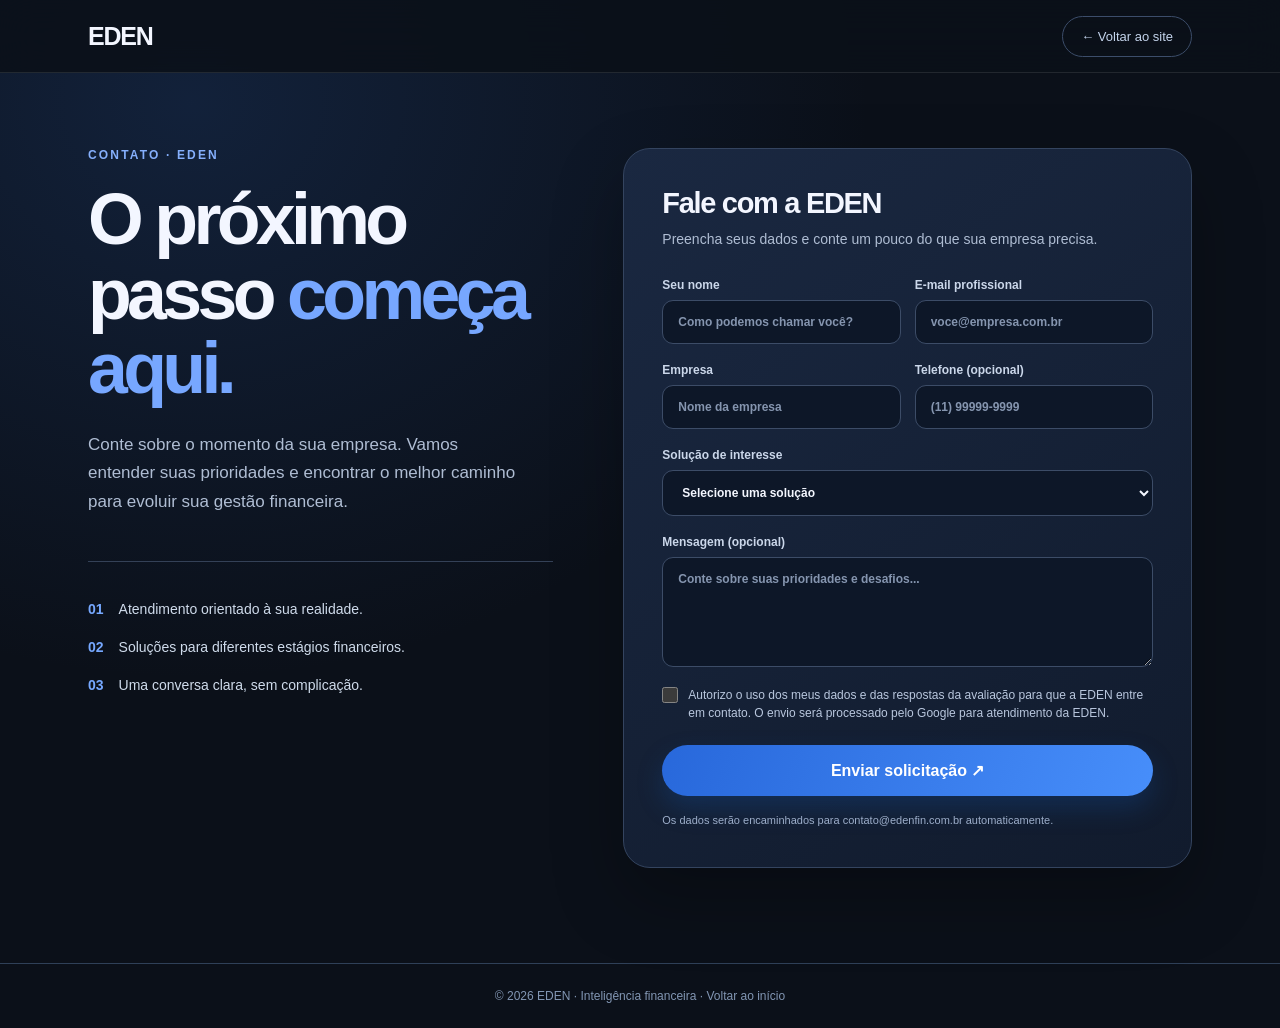
==== contato.html @ 8f969d78 "EDEN - Integra envio automatico pelo Google Apps Script" ====
<!doctype html>
<html lang="pt-BR">
<head>
<meta charset="utf-8">
<meta name="viewport" content="width=device-width,initial-scale=1">
<meta name="theme-color" content="#0b1019">
<meta name="description" content="Converse com a EDEN sobre soluções financeiras para sua empresa.">
<title>Contato | EDEN</title>
<link rel="icon" href="favicon.svg" type="image/svg+xml">
<style>
:root {
  color-scheme:dark;
  --bg:#0b1019;
  --panel:#152034;
  --line:#34445f;
  --fg:#f3f6ff;
  --muted:#afbdd3;
  font-family:-apple-system,BlinkMacSystemFont,"Segoe UI",Arial,sans-serif;
}
*{box-sizing:border-box}
body {
  margin:0;
  background:radial-gradient(ellipse at 15% 10%,#1d3b6c66,transparent 44%),var(--bg);
  color:var(--fg);
  -webkit-font-smoothing:antialiased;
}
a{color:inherit;text-decoration:none}
button,input,select,textarea{font:inherit}
button{cursor:pointer}
a:focus-visible,button:focus-visible,input:focus-visible,
textarea:focus-visible,select:focus-visible {
  outline:3px solid #8bb9ff;
  outline-offset:3px;
}
header {
  border-bottom:1px solid #ffffff19;
  background:#0b1019df;
  backdrop-filter:blur(18px);
  position:sticky;
  top:0;
  z-index:5;
}
.bar {
  max-width:1160px;
  margin:auto;
  min-height:72px;
  display:flex;
  align-items:center;
  justify-content:space-between;
  gap:18px;
  padding:0 28px;
}
.brand{font-size:25px;font-weight:800;letter-spacing:-.05em}
.back {
  font-size:13px;
  color:#c4d4ec;
  border:1px solid #3c4d6a;
  padding:12px 18px;
  border-radius:30px;
  transition:background .25s;
}
.back:hover{background:#243550}
main{max-width:1160px;margin:auto;padding:75px 28px 95px}
.layout{display:grid;grid-template-columns:.9fr 1.1fr;gap:70px;align-items:start}
.tag {
  font-size:12px;
  letter-spacing:.18em;
  font-weight:750;
  color:#85affc;
  margin-bottom:20px;
}
.intro h1 {
  font-size:clamp(49px,5.6vw,82px);
  line-height:1.04;
  letter-spacing:-.065em;
  margin:0 0 25px;
}
.intro h1 span{color:#77a7ff}
.intro>p {
  color:var(--muted);
  font-size:17px;
  line-height:1.68;
  max-width:430px;
  margin-bottom:45px;
}
.benefits{border-top:1px solid #344157;padding-top:20px}
.benefits p {
  display:flex;
  align-items:flex-start;
  gap:15px;
  color:#cfdbeb;
  font-size:14px;
  line-height:1.5;
  margin:17px 0;
}
.benefits b{color:#76a8ff}
.form-card {
  padding:38px;
  background:linear-gradient(145deg,#1a2841,#111b2d);
  border:1px solid var(--line);
  border-radius:27px;
  box-shadow:0 30px 70px #0004;
  animation:rise .75s cubic-bezier(.16,1,.3,1) both;
}
.form-card h2 {
  font-size:29px;
  letter-spacing:-.045em;
  margin:0 0 9px;
}
.form-card>p {
  font-size:14px;
  color:var(--muted);
  line-height:1.55;
  margin:0 0 27px;
}
.row{display:grid;grid-template-columns:1fr 1fr;gap:14px}
label {
  display:block;
  font-size:12px;
  font-weight:650;
  color:#cbd7ea;
  margin-bottom:19px;
}
input,textarea,select {
  display:block;
  width:100%;
  margin-top:8px;
  padding:14px 15px;
  background:#0d1728;
  border:1px solid #3c4c67;
  color:#f4f7ff;
  border-radius:11px;
  outline:0;
  transition:border-color .2s,box-shadow .2s;
}
input:focus,textarea:focus,select:focus {
  border-color:#81adff;
  box-shadow:0 0 0 3px #3076ed23;
}
input::placeholder,textarea::placeholder{color:#8595af}
textarea{min-height:110px;resize:vertical}
option{background:#0d1728}
.evaluation {
  display:none;
  background:#203250;
  border:1px solid #41628f;
  border-radius:14px;
  padding:20px;
  margin:4px 0 22px;
}
.evaluation.show{display:block}
.evaluation strong{display:block;margin-bottom:8px;font-size:15px}
.evaluation p{font-size:13px;color:#b7c9e6;margin:0 0 12px}
.evaluation ol {
  padding-left:19px;
  color:#d1def1;
  font-size:12px;
  line-height:1.65;
  margin:0;
}
.evaluation li{margin-top:10px}
.evaluation li span{display:block;color:#8fb6f5}
.consent {
  display:flex;
  align-items:start;
  gap:10px;
  font-weight:400;
  font-size:12px;
  color:#b9c7de;
  line-height:1.5;
  margin:6px 0 23px;
}
.consent input {
  width:16px;
  height:16px;
  flex:none;
  margin:1px 0 0;
  accent-color:#3985ed;
}
.submit {
  width:100%;
  border:0;
  border-radius:999px;
  background:linear-gradient(110deg,#2868db,#478efa);
  color:#fff;
  font-weight:750;
  padding:16px 24px;
  transition:transform .25s,filter .25s,box-shadow .25s;
  box-shadow:0 12px 26px #1355ae44;
}
.submit:hover {
  transform:translateY(-2px);
  filter:brightness(1.1);
  box-shadow:0 17px 38px #1355ae66;
}
.hint {
  font-size:11px!important;
  color:#9daeca!important;
  line-height:1.6!important;
  margin:16px 0 0!important;
}
.result {
  margin-top:20px;
  border-radius:12px;
  padding:16px;
  background:#152d45;
  display:none;
  font-size:13px;
  line-height:1.6;
}
.result.show{display:block}
.result textarea{font-size:12px;min-height:190px}
.result button {
  margin-top:10px;
  border:1px solid #5983c7;
  border-radius:10px;
  padding:10px 16px;
  background:#26446e;
  color:white;
}
footer {
  padding:25px 28px;
  border-top:1px solid #2f4058;
  text-align:center;
  color:#8296b3;
  font-size:12px;
}
@keyframes rise {
  from{opacity:0;transform:translateY(24px)}
  to{opacity:1;transform:translateY(0)}
}
@media(max-width:850px) {
  main{padding-top:52px}
  .layout{grid-template-columns:1fr;gap:38px}
  .intro h1{max-width:650px}
  .intro>p{margin-bottom:24px}
}
@media(max-width:550px) {
  .bar{padding:0 20px}
  .back{font-size:11px;padding:10px 12px}
  main{padding:44px 18px 65px}
  .form-card{padding:25px 19px;border-radius:22px}
  .row{grid-template-columns:1fr;gap:0}
  .intro h1{font-size:49px}
}
@media(prefers-reduced-motion:reduce) {
  *,*::before,*::after{animation:none!important;transition:none!important}
}
.submit:disabled{opacity:.65;cursor:wait}
</style>
<script defer src="contato.js?v=7.0"></script>
</head>
<body>
<header>
  <nav class="bar" aria-label="Navegação">
    <a class="brand" href="index.html" aria-label="EDEN, voltar ao início">EDEN</a>
    <a class="back" href="index.html">← Voltar ao site</a>
  </nav>
</header>
<main>
  <div class="layout">
    <section class="intro" aria-labelledby="titulo">
      <div class="tag">CONTATO · EDEN</div>
      <h1 id="titulo">O próximo passo <span>começa aqui.</span></h1>
      <p>Conte sobre o momento da sua empresa. Vamos entender suas prioridades e encontrar o melhor caminho para evoluir sua gestão financeira.</p>
      <div class="benefits">
        <p><b>01</b> Atendimento orientado à sua realidade.</p>
        <p><b>02</b> Soluções para diferentes estágios financeiros.</p>
        <p><b>03</b> Uma conversa clara, sem complicação.</p>
      </div>
    </section>
    <section class="form-card" aria-labelledby="formTitulo">
      <h2 id="formTitulo">Fale com a EDEN</h2>
      <p>Preencha seus dados e conte um pouco do que sua empresa precisa.</p>
      <div id="avaliacaoResumo" class="evaluation" aria-live="polite">
        <strong>Avaliação financeira incluída</strong>
        <p id="etapaResumo"></p>
        <ol id="respostasResumo"></ol>
      </div>
      <form id="leadForm" method="POST" action="https://script.google.com/macros/s/AKfycbw89z01mQ6A7WVKcSdaX5q2a1TttF-CagPa71ZMvj9g_a6g5gtyoF0v2r6SvEaJBT1t/exec">
        <div class="row">
          <label>Seu nome
            <input name="nome" autocomplete="name" required maxlength="100" placeholder="Como podemos chamar você?">
          </label>
          <label>E-mail profissional
            <input name="email" type="email" autocomplete="email" required maxlength="160" placeholder="voce@empresa.com.br">
          </label>
        </div>
        <div class="row">
          <label>Empresa
            <input name="empresa" required maxlength="130" placeholder="Nome da empresa">
          </label>
          <label>Telefone (opcional)
            <input name="telefone" type="tel" autocomplete="tel" maxlength="25" placeholder="(11) 99999-9999">
          </label>
        </div>
        <label>Solução de interesse
          <select name="servico" required>
            <option value="">Selecione uma solução</option>
            <option>BPO Financeiro</option>
            <option>Fluxo de Caixa e Tesouraria</option>
            <option>Planejamento Financeiro e Budget</option>
            <option>Controladoria e Indicadores</option>
            <option>Contas a Receber e Cobrança</option>
            <option>Faturamento e Apoio Fiscal</option>
            <option>Relatórios Financeiros</option>
            <option>Quero orientação para escolher</option>
          </select>
        </label>
        <label>Mensagem (opcional)
          <textarea name="mensagem" maxlength="3000" placeholder="Conte sobre suas prioridades e desafios..."></textarea>
        </label>
        <input type="hidden" name="avaliacao" id="avaliacaoHidden">
<input type="text" name="_honey" tabindex="-1" autocomplete="off" aria-hidden="true" style="position:absolute;left:-9999px;opacity:0">
        <label class="consent">
          <input type="checkbox" required name="consentimento">
          Autorizo o uso dos meus dados e das respostas da avaliação para que a EDEN entre em contato. O envio será processado pelo Google para atendimento da EDEN.
        </label>
        <button class="submit" type="submit">Enviar solicitação ↗</button>
        <p class="hint">Os dados serão encaminhados para contato@edenfin.com.br automaticamente.</p>
        <div id="formResult" class="result" role="status" aria-live="polite"></div>
      </form>
    </section>
  </div>
</main>
<footer>© <span id="year"></span> EDEN · Inteligência financeira · <a href="index.html">Voltar ao início</a></footer>
</body>
</html>
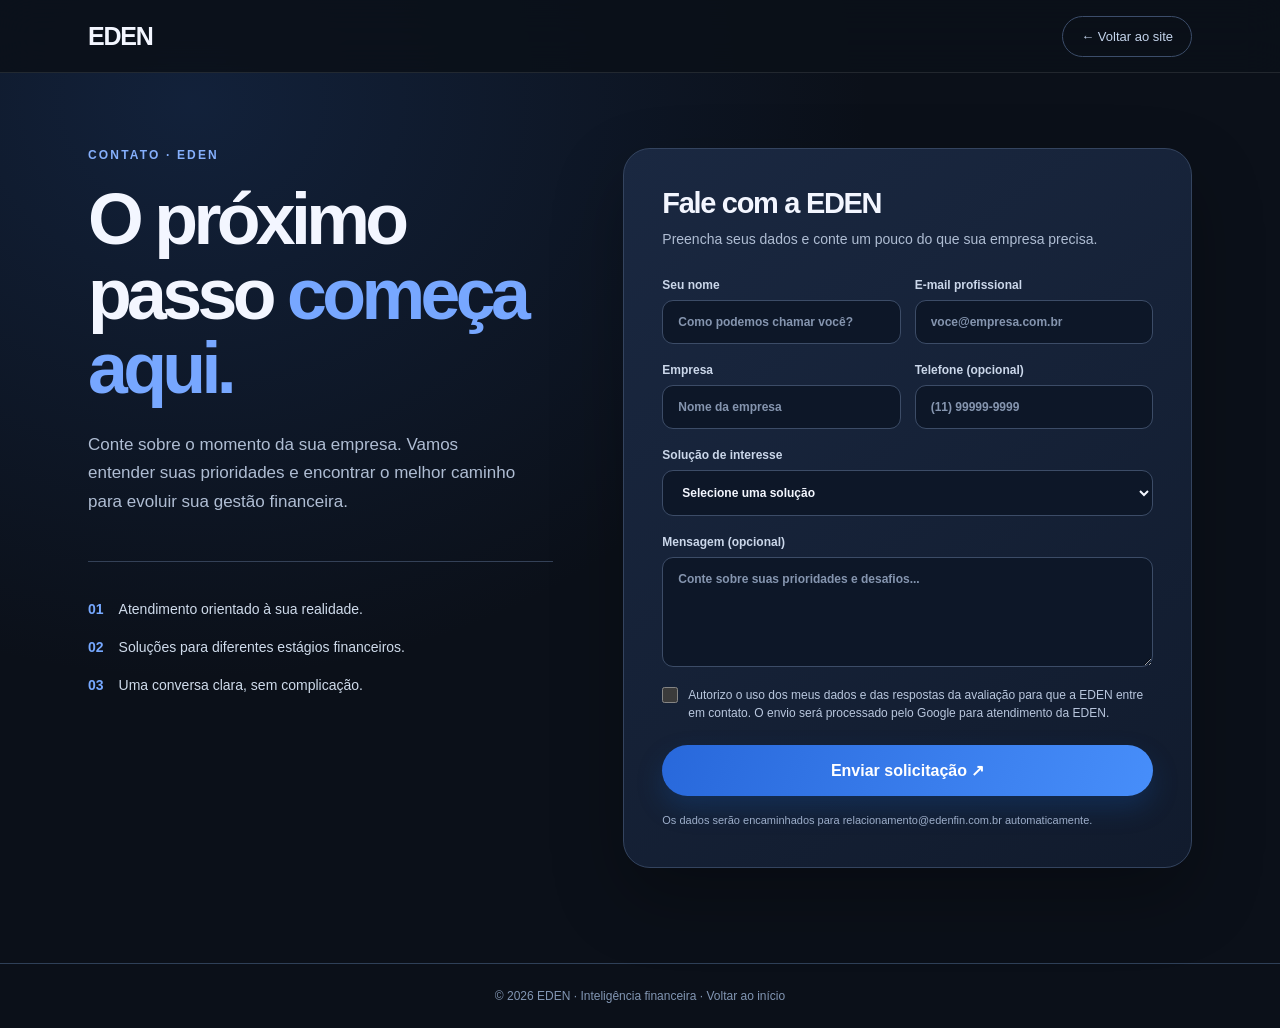
==== commit 2ddedee8: "Atualiza contato EDEN para Relacionamento" ====
--- a/contato.html
+++ b/contato.html
@@ -247,8 +247,39 @@
   *,*::before,*::after{animation:none!important;transition:none!important}
 }
 .submit:disabled{opacity:.65;cursor:wait}
+#formResult.show {
+  display: block;
+  padding: 18px 20px;
+  border-radius: 13px;
+  font-weight: 600;
+  line-height: 1.6;
+  animation: rise .35s ease both;
+}
+
+#formResult[data-state="success"] {
+  background: #12392f;
+  border: 1px solid #388d72;
+  color: #a5f0d0;
+}
+
+#formResult[data-state="pending"] {
+  background: #1a3150;
+  border: 1px solid #39649d;
+  color: #b9d5ff;
+}
+
+#formResult[data-state="error"] {
+  background: #39252c;
+  border: 1px solid #97545f;
+  color: #ffd0d5;
+}
+
+.submit:disabled {
+  opacity: .7;
+  cursor: progress;
+}
 </style>
-<script defer src="contato.js?v=7.0"></script>
+<script defer src="contato.js?v=9.0"></script>
 </head>
 <body>
 <header>
@@ -277,7 +308,7 @@
         <p id="etapaResumo"></p>
         <ol id="respostasResumo"></ol>
       </div>
-      <form id="leadForm" method="POST" action="https://script.google.com/macros/s/AKfycbw89z01mQ6A7WVKcSdaX5q2a1TttF-CagPa71ZMvj9g_a6g5gtyoF0v2r6SvEaJBT1t/exec">
+      <form id="leadForm" method="POST" action="https://script.google.com/macros/s/AKfycbw89z01mQ6A7WVKcSdaX5q2a1TttF-CagPa71ZMvj9g_a6g5gtyoF0v2r6SvEaJBT1t/exec" onsubmit="return false;">
         <div class="row">
           <label>Seu nome
             <input name="nome" autocomplete="name" required maxlength="100" placeholder="Como podemos chamar você?">
@@ -317,7 +348,7 @@
           Autorizo o uso dos meus dados e das respostas da avaliação para que a EDEN entre em contato. O envio será processado pelo Google para atendimento da EDEN.
         </label>
         <button class="submit" type="submit">Enviar solicitação ↗</button>
-        <p class="hint">Os dados serão encaminhados para contato@edenfin.com.br automaticamente.</p>
+        <p class="hint">Os dados serão encaminhados para relacionamento@edenfin.com.br automaticamente.</p>
         <div id="formResult" class="result" role="status" aria-live="polite"></div>
       </form>
     </section>
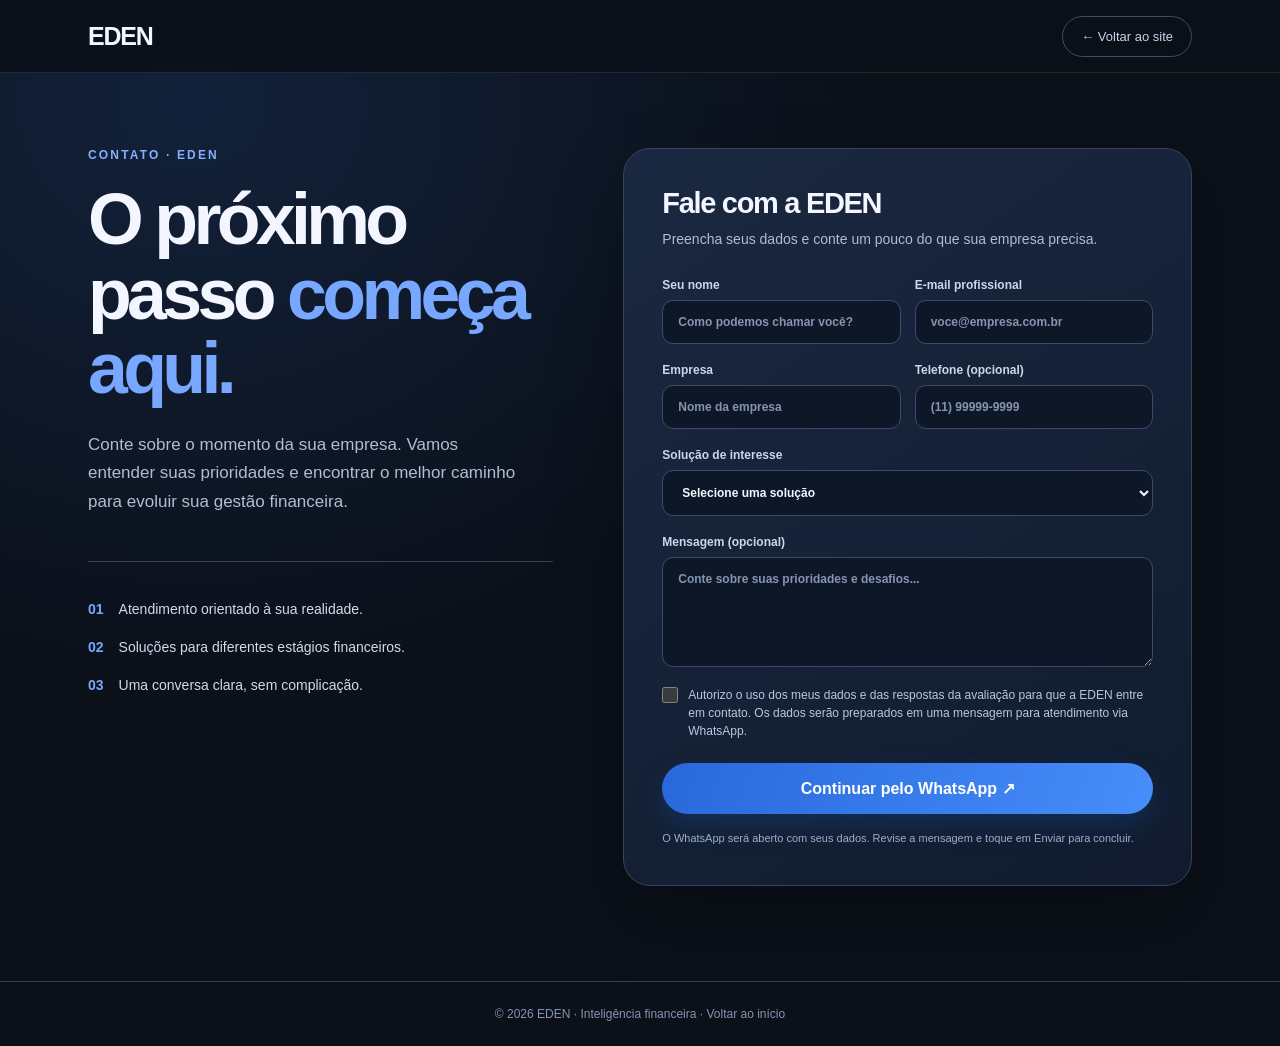
==== commit a90e604d: "Integra formulario EDEN ao WhatsApp" ====
--- a/contato.html
+++ b/contato.html
@@ -279,7 +279,7 @@
   cursor: progress;
 }
 </style>
-<script defer src="contato.js?v=9.0"></script>
+<script defer src="contato.js?v=10.0"></script>
 </head>
 <body>
 <header>
@@ -308,7 +308,7 @@
         <p id="etapaResumo"></p>
         <ol id="respostasResumo"></ol>
       </div>
-      <form id="leadForm" method="POST" action="https://script.google.com/macros/s/AKfycbw89z01mQ6A7WVKcSdaX5q2a1TttF-CagPa71ZMvj9g_a6g5gtyoF0v2r6SvEaJBT1t/exec" onsubmit="return false;">
+      <form id="leadForm" onsubmit="return false;">
         <div class="row">
           <label>Seu nome
             <input name="nome" autocomplete="name" required maxlength="100" placeholder="Como podemos chamar você?">
@@ -345,10 +345,10 @@
 <input type="text" name="_honey" tabindex="-1" autocomplete="off" aria-hidden="true" style="position:absolute;left:-9999px;opacity:0">
         <label class="consent">
           <input type="checkbox" required name="consentimento">
-          Autorizo o uso dos meus dados e das respostas da avaliação para que a EDEN entre em contato. O envio será processado pelo Google para atendimento da EDEN.
+          Autorizo o uso dos meus dados e das respostas da avaliação para que a EDEN entre em contato. Os dados serão preparados em uma mensagem para atendimento via WhatsApp.
         </label>
-        <button class="submit" type="submit">Enviar solicitação ↗</button>
-        <p class="hint">Os dados serão encaminhados para relacionamento@edenfin.com.br automaticamente.</p>
+        <button class="submit" type="submit">Continuar pelo WhatsApp ↗</button>
+        <p class="hint">O WhatsApp será aberto com seus dados. Revise a mensagem e toque em Enviar para concluir.</p>
         <div id="formResult" class="result" role="status" aria-live="polite"></div>
       </form>
     </section>
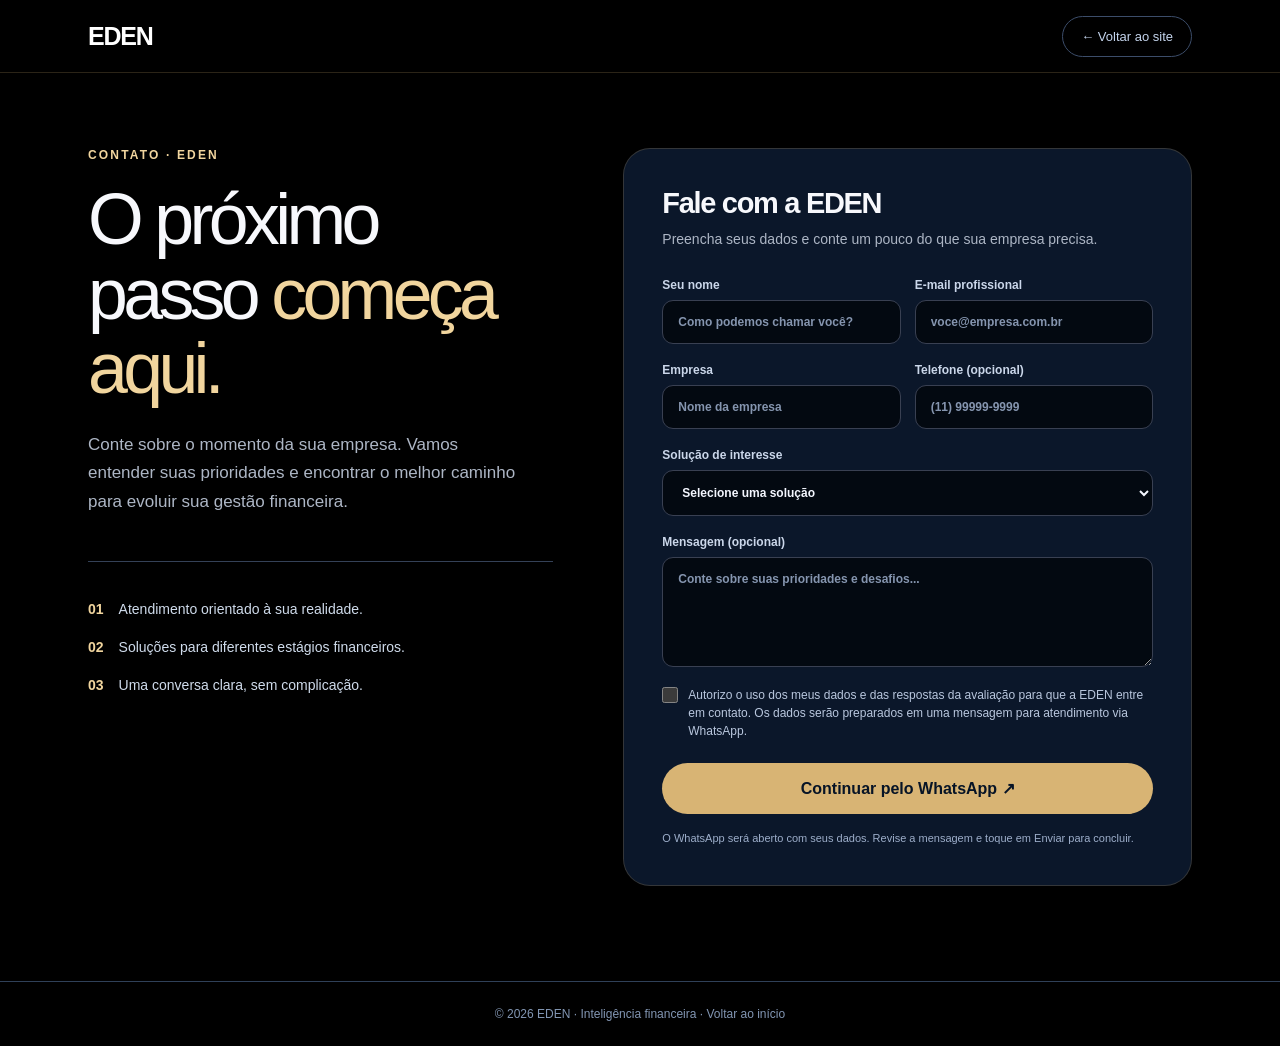
==== commit aa07f54d: "Reformula EDEN com identidade preto azul e dourado" ====
--- a/contato.html
+++ b/contato.html
@@ -3,7 +3,7 @@
 <head>
 <meta charset="utf-8">
 <meta name="viewport" content="width=device-width,initial-scale=1">
-<meta name="theme-color" content="#0b1019">
+<meta name="theme-color" content="#000000">
 <meta name="description" content="Converse com a EDEN sobre soluções financeiras para sua empresa.">
 <title>Contato | EDEN</title>
 <link rel="icon" href="favicon.svg" type="image/svg+xml">
@@ -280,6 +280,7 @@
 }
 </style>
 <script defer src="contato.js?v=10.0"></script>
+<link rel="stylesheet" href="eden-black-gold.css?v=1.0">
 </head>
 <body>
 <header>
@@ -335,6 +336,7 @@
             <option>Contas a Receber e Cobrança</option>
             <option>Faturamento e Apoio Fiscal</option>
             <option>Relatórios Financeiros</option>
+            <option>Desenvolvimento de Sistemas Financeiros Customizados</option>
             <option>Quero orientação para escolher</option>
           </select>
         </label>
--- a/eden-black-gold.css
+++ b/eden-black-gold.css
@@ -0,0 +1,474 @@
+/* EDEN - Preto, azul-marinho e dourado */
+:root {
+  --eden-void: #000000;
+  --eden-navy: #0c2247;
+  --eden-navy-soft: #101d32;
+  --eden-gold: #d8b474;
+  --eden-gold-light: #f1d59e;
+  --eden-text: #f7f8fc;
+  --eden-muted: #acb4c2;
+  --eden-border: rgba(216,180,116,.20);
+  color-scheme: dark;
+}
+
+html { scroll-behavior: smooth; }
+
+body {
+  background: var(--eden-void) !important;
+  color: var(--eden-text);
+  font-family: Inter, "Helvetica Neue", "Segoe UI", Arial, sans-serif;
+}
+
+::selection { background: #d8b474; color: #071426; }
+
+:focus-visible {
+  outline-color: var(--eden-gold) !important;
+}
+
+/* Menu */
+.site-header, .site-header.scrolled {
+  background: rgba(0,0,0,.88) !important;
+  border-bottom: 1px solid var(--eden-border) !important;
+  box-shadow: none !important;
+}
+
+.site-header::after {
+  background: linear-gradient(90deg,transparent,#d8b47488,transparent);
+}
+
+.site-header .wordmark {
+  font-weight: 600;
+  letter-spacing: -.055em;
+  color: #fff;
+}
+
+.site-header .nav-middle {
+  background: #0b1625;
+  border-color: var(--eden-border);
+}
+
+.site-header .nav-middle a:hover {
+  color: var(--eden-gold-light);
+  background: #d8b47414;
+}
+
+.site-header .nav-cta {
+  background: var(--eden-gold) !important;
+  color: #071426 !important;
+  border-color: var(--eden-gold-light) !important;
+  box-shadow: none !important;
+}
+
+.site-header .nav-cta:hover {
+  background: var(--eden-gold-light) !important;
+  box-shadow: 0 10px 30px #d8b47422 !important;
+}
+
+.scroll-progress {
+  background: linear-gradient(90deg,var(--eden-navy),var(--eden-gold));
+}
+
+/* Hero estilo constellation */
+.hero {
+  display: grid;
+  grid-template-columns: minmax(0,1.05fr) minmax(0,.95fr);
+  gap: clamp(25px,4vw,70px);
+  align-items: center;
+  min-height: 860px;
+  padding: 145px max(35px,calc((100vw - 1240px)/2)) 50px;
+  background: #000 !important;
+}
+
+.hero-light { display: none; }
+
+.hero-copy.wrap {
+  width: 100%;
+  max-width: 650px;
+  padding: 0;
+  margin: 0;
+  text-align: left;
+}
+
+.hero-kicker {
+  border: 0;
+  padding: 0;
+  background: transparent !important;
+  color: var(--eden-gold);
+  font-size: 11px;
+  letter-spacing: .19em;
+}
+
+.live-dot {
+  background: var(--eden-gold);
+  box-shadow: 0 0 0 5px #d8b47418;
+}
+
+.hero-title {
+  font-size: clamp(55px,5.7vw,90px);
+  font-weight: 400;
+  letter-spacing: -.07em;
+  line-height: 1.01;
+  color: #fff;
+  margin-bottom: 32px;
+}
+
+.hero-title span {
+  background: none !important;
+  color: var(--eden-gold-light) !important;
+  -webkit-text-fill-color: var(--eden-gold-light);
+}
+
+.hero-subtitle {
+  max-width: 530px;
+  margin: 0 0 36px;
+  font-size: 18px;
+  font-weight: 300;
+  line-height: 1.75;
+  letter-spacing: -.01em;
+  color: var(--eden-muted);
+}
+
+.hero-buttons {
+  justify-content: flex-start;
+  flex-wrap: wrap;
+}
+
+.pill-dark, .pill-button.pill-dark {
+  background: var(--eden-gold) !important;
+  color: #071426 !important;
+  border-color: var(--eden-gold);
+}
+
+.pill-dark:hover {
+  background: var(--eden-gold-light) !important;
+}
+
+.inline-link,
+.eden-tech-footer a {
+  color: var(--eden-gold-light);
+}
+
+.inline-link:hover,
+.eden-tech-footer a:hover {
+  color: #fff;
+}
+
+.hero-stage {
+  position: relative;
+  width: 100%;
+  max-width: none;
+  height: 540px;
+  margin: 0;
+  perspective: none;
+  background: radial-gradient(ellipse at center,#10244a50,transparent 72%);
+  overflow: hidden;
+}
+
+.hero-stage > :not(.eden-particles) {
+  display: none !important;
+}
+
+.eden-particles {
+  display: block;
+  width: 100%;
+  height: 100%;
+  touch-action: pan-y;
+}
+
+.hero-scroll {
+  grid-column: 1 / -1;
+  color: var(--eden-gold);
+  margin-top: 20px;
+}
+
+.hero-scroll span { border-color: var(--eden-border); }
+.hero-scroll span::after { background: var(--eden-gold); }
+
+.chapter-line {
+  background: #03060b !important;
+  border-color: var(--eden-border);
+  color: #aab3c1;
+}
+.chapter-line b { color: var(--eden-gold); }
+
+/* Secoes mais amplas e tipografia leve */
+.services, .experience, .method, .faq,
+.maturity, .last-cta, .eden-tech, .footer {
+  background: #000 !important;
+  color: var(--eden-text);
+}
+
+.section-padding {
+  padding-top: clamp(105px,10vw,160px);
+  padding-bottom: clamp(105px,10vw,160px);
+}
+
+.section-heading h2,
+.method-intro h2,
+.faq-heading h2,
+.maturity-copy h2,
+.last-content h2 {
+  font-weight: 400;
+  letter-spacing: -.065em;
+  line-height: 1.07;
+}
+
+.section-heading h2 {
+  font-size: clamp(51px,6vw,89px);
+}
+
+.eyebrow, .eyebrow-light,
+.eden-tech-label, .eden-tech-number,
+.panel-index, .panel-category,
+.service-panel--dark .panel-category {
+  color: var(--eden-gold) !important;
+}
+
+.muted { color: #8c939e; }
+
+.section-heading > p:last-child,
+.method-intro > p:not(.eyebrow),
+.eden-tech-description p {
+  color: var(--eden-muted);
+  font-weight: 300;
+  line-height: 1.75;
+}
+
+/* Solucoes interativas */
+.service-panel,
+.service-panel--dark,
+.service-panel--bright,
+.service-panel--wide {
+  background: var(--eden-navy-soft) !important;
+  border: 1px solid var(--eden-border) !important;
+  border-radius: 24px;
+  box-shadow: none;
+}
+
+.service-panel:nth-child(2n) {
+  background: #0b172a !important;
+}
+
+.service-catalog > .service-panel:is(:hover,:focus-within) {
+  border-color: var(--eden-gold) !important;
+  box-shadow: 0 25px 65px #000a, 0 0 35px #d8b47412 !important;
+}
+
+.panel-copy h3 {
+  font-weight: 450;
+  letter-spacing: -.045em;
+}
+
+.panel-symbol {
+  background: #d8b47412 !important;
+  color: var(--eden-gold-light) !important;
+}
+
+.service-details,
+.service-details summary {
+  border-color: var(--eden-border);
+}
+
+.service-details li::before,
+.service-panel--dark .service-details li::before {
+  color: var(--eden-gold) !important;
+}
+
+.panel-contact span,
+.service-panel--dark .panel-contact span {
+  background: var(--eden-gold) !important;
+  color: #08172a !important;
+}
+
+/* Sistemas financeiros */
+.eden-tech {
+  padding-top: 140px;
+  padding-bottom: 140px;
+}
+
+.eden-tech-header { border-color: var(--eden-border); }
+
+.eden-tech-intro h2 {
+  font-weight: 400;
+  letter-spacing: -.065em;
+}
+
+.eden-tech-intro h2 span {
+  color: var(--eden-gold);
+}
+
+.eden-tech-description h3 { font-weight: 500; }
+
+.eden-tech-cta {
+  background: var(--eden-gold) !important;
+  color: #071426;
+  box-shadow: none;
+}
+
+.eden-tech-cta:hover {
+  background: var(--eden-gold-light) !important;
+  box-shadow: 0 14px 32px #d8b47422;
+}
+
+.eden-tech-grid {
+  background: transparent;
+  border-color: var(--eden-border);
+}
+
+.eden-tech-card {
+  background: #091322 !important;
+  border-color: var(--eden-border) !important;
+  transition: transform .65s cubic-bezier(.16,1,.3,1), opacity .65s, background .35s;
+}
+
+.eden-tech-card:hover {
+  background: #122342 !important;
+  transform: translateY(-7px);
+}
+
+.eden-tech-card h3 { font-weight: 450; }
+.eden-tech-card p { color: var(--eden-muted); }
+
+/* Animacoes durante a rolagem */
+.js .reveal {
+  transition: opacity 1s cubic-bezier(.16,1,.3,1),
+              transform 1s cubic-bezier(.16,1,.3,1);
+}
+
+.eden-tech-card.eden-entering {
+  opacity: 0;
+  transform: translateY(42px);
+}
+
+.eden-tech-card.eden-entering.eden-visible {
+  opacity: 1;
+  transform: translateY(0);
+}
+
+/* Demais secoes */
+.experience-selector { background: #0c192c; }
+.experience-tab.active { background: var(--eden-navy); }
+.method-step, .method-steps { border-color: var(--eden-border); }
+.method-step > span:first-child { color: var(--eden-gold); }
+
+.maturity-glow {
+  background: radial-gradient(circle,#122b5355,transparent 70%);
+}
+
+.maturity-orb {
+  background: radial-gradient(circle at 35% 28%,#f0d9a7,#c9a362 15%,#10264b 55%,#030711 90%);
+  box-shadow: 0 0 70px #b9994930;
+}
+
+.last-glow {
+  background: radial-gradient(ellipse at 50% 110%,#10264b70,transparent 68%);
+}
+
+.last-content h2 span { color: var(--eden-gold); }
+
+.footer {
+  border-top: 1px solid var(--eden-border);
+}
+
+.footer-top, .footer-bottom { border-color: var(--eden-border); }
+.footer-links a, .footer-links button { color: #c2c7d0; }
+.footer-wordmark { color: #fff; }
+
+/* Pagina de contato */
+body:has(#leadForm) {
+  --bg: #000000;
+  --panel: #0b172a;
+  --line: rgba(216,180,116,.25);
+  --muted: #adb6c5;
+  background: #000 !important;
+}
+
+body:has(#leadForm) header {
+  background: #000e;
+  border-color: var(--eden-border);
+}
+
+body:has(#leadForm) .brand {
+  color: #fff;
+  font-weight: 600;
+}
+
+body:has(#leadForm) .tag,
+body:has(#leadForm) .intro h1 span,
+body:has(#leadForm) .benefits b {
+  color: var(--eden-gold-light);
+}
+
+body:has(#leadForm) .intro h1 {
+  font-weight: 400;
+  letter-spacing: -.065em;
+}
+
+body:has(#leadForm) .form-card {
+  background: #0b172a;
+  border-color: var(--eden-border);
+  box-shadow: none;
+}
+
+body:has(#leadForm) input,
+body:has(#leadForm) select,
+body:has(#leadForm) textarea {
+  background: #030911;
+  border-color: #394052;
+}
+
+body:has(#leadForm) input:focus,
+body:has(#leadForm) select:focus,
+body:has(#leadForm) textarea:focus {
+  border-color: var(--eden-gold);
+  box-shadow: 0 0 0 3px #d8b47422;
+}
+
+body:has(#leadForm) .submit {
+  background: var(--eden-gold);
+  color: #071426;
+  box-shadow: none;
+}
+
+body:has(#leadForm) .submit:hover {
+  background: var(--eden-gold-light);
+  box-shadow: 0 12px 28px #d8b47422;
+}
+
+body:has(#leadForm) .consent input {
+  accent-color: var(--eden-gold);
+}
+
+/* Responsividade */
+@media (max-width: 1020px) {
+  .hero {
+    grid-template-columns: 1fr;
+    min-height: auto;
+    padding: 135px 35px 50px;
+    gap: 35px;
+  }
+  .hero-copy.wrap { max-width: 830px; }
+  .hero-stage { height: 420px; }
+  .hero-scroll { margin-top: 0; }
+}
+
+@media (max-width: 600px) {
+  .hero { padding: 125px 23px 45px; }
+  .hero-title { font-size: clamp(49px,11vw,72px); }
+  .hero-subtitle { font-size: 16px; }
+  .hero-stage { height: 290px; }
+  .hero-buttons { gap: 14px; }
+  .section-padding { padding-top: 90px; padding-bottom: 90px; }
+  .section-heading h2 { font-size: clamp(43px,10vw,61px); }
+  .eden-tech { padding: 90px 0; }
+  .eden-tech-intro h2 { font-size: clamp(44px,10vw,65px); }
+  .eden-tech-card { transform: none !important; }
+}
+
+@media (prefers-reduced-motion: reduce) {
+  *, *::before, *::after {
+    animation-duration: .01ms !important;
+    transition-duration: .01ms !important;
+  }
+  .eden-tech-card.eden-entering { opacity: 1; transform: none; }
+}
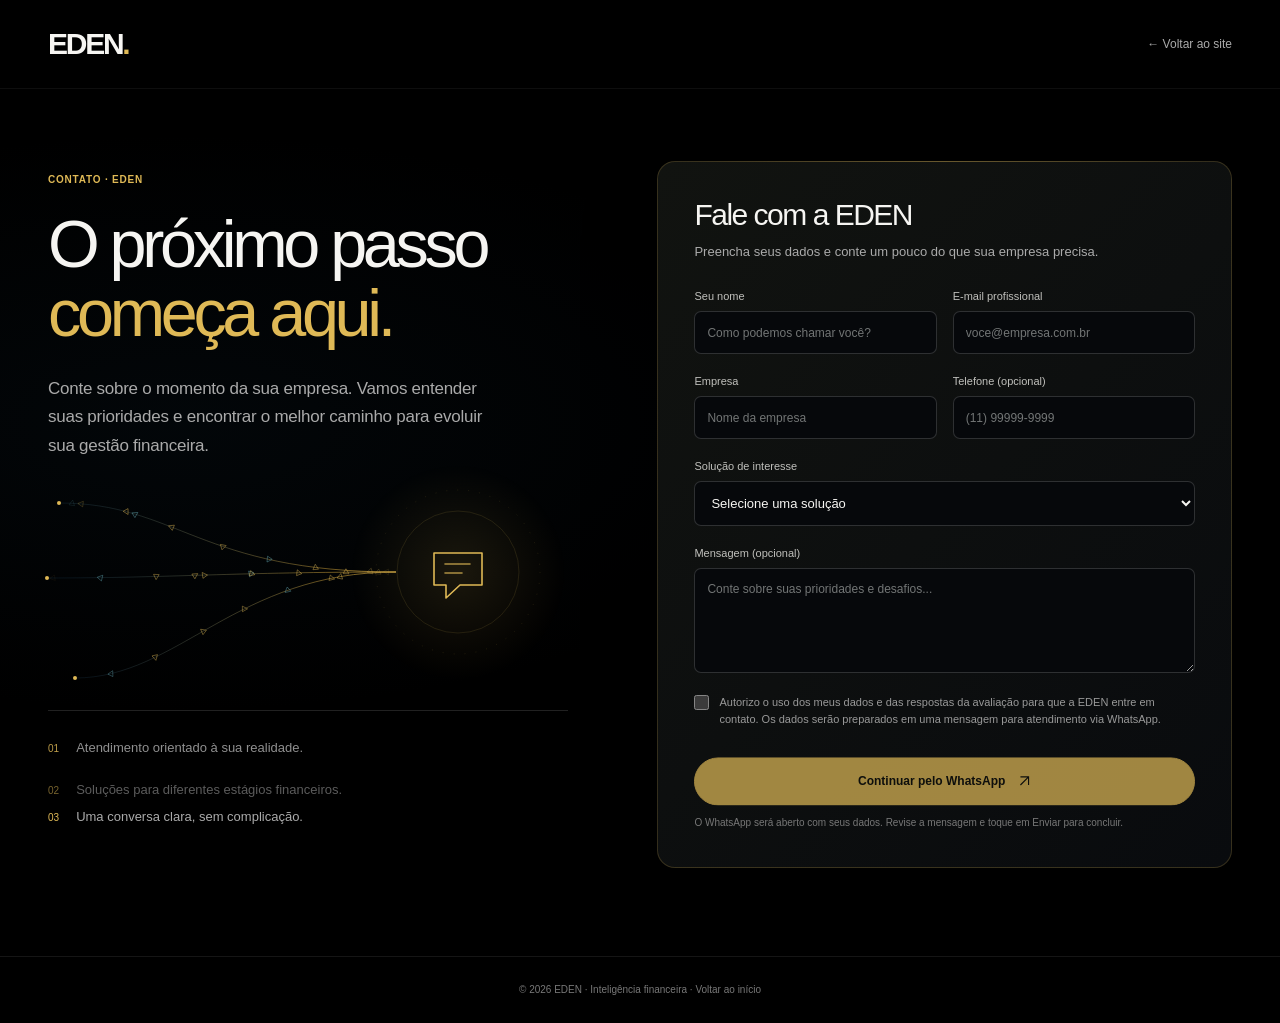
==== commit 43b0eb4e: "Sincroniza cenas ao scroll e anima página de contato" ====
--- a/contato.html
+++ b/contato.html
@@ -7,310 +7,65 @@
 <meta name="description" content="Converse com a EDEN sobre soluções financeiras para sua empresa.">
 <title>Contato | EDEN</title>
 <link rel="icon" href="favicon.svg" type="image/svg+xml">
-<style>
-:root {
-  color-scheme:dark;
-  --bg:#0b1019;
-  --panel:#152034;
-  --line:#34445f;
-  --fg:#f3f6ff;
-  --muted:#afbdd3;
-  font-family:-apple-system,BlinkMacSystemFont,"Segoe UI",Arial,sans-serif;
-}
-*{box-sizing:border-box}
-body {
-  margin:0;
-  background:radial-gradient(ellipse at 15% 10%,#1d3b6c66,transparent 44%),var(--bg);
-  color:var(--fg);
-  -webkit-font-smoothing:antialiased;
-}
-a{color:inherit;text-decoration:none}
-button,input,select,textarea{font:inherit}
-button{cursor:pointer}
-a:focus-visible,button:focus-visible,input:focus-visible,
-textarea:focus-visible,select:focus-visible {
-  outline:3px solid #8bb9ff;
-  outline-offset:3px;
-}
-header {
-  border-bottom:1px solid #ffffff19;
-  background:#0b1019df;
-  backdrop-filter:blur(18px);
-  position:sticky;
-  top:0;
-  z-index:5;
-}
-.bar {
-  max-width:1160px;
-  margin:auto;
-  min-height:72px;
-  display:flex;
-  align-items:center;
-  justify-content:space-between;
-  gap:18px;
-  padding:0 28px;
-}
-.brand{font-size:25px;font-weight:800;letter-spacing:-.05em}
-.back {
-  font-size:13px;
-  color:#c4d4ec;
-  border:1px solid #3c4d6a;
-  padding:12px 18px;
-  border-radius:30px;
-  transition:background .25s;
-}
-.back:hover{background:#243550}
-main{max-width:1160px;margin:auto;padding:75px 28px 95px}
-.layout{display:grid;grid-template-columns:.9fr 1.1fr;gap:70px;align-items:start}
-.tag {
-  font-size:12px;
-  letter-spacing:.18em;
-  font-weight:750;
-  color:#85affc;
-  margin-bottom:20px;
-}
-.intro h1 {
-  font-size:clamp(49px,5.6vw,82px);
-  line-height:1.04;
-  letter-spacing:-.065em;
-  margin:0 0 25px;
-}
-.intro h1 span{color:#77a7ff}
-.intro>p {
-  color:var(--muted);
-  font-size:17px;
-  line-height:1.68;
-  max-width:430px;
-  margin-bottom:45px;
-}
-.benefits{border-top:1px solid #344157;padding-top:20px}
-.benefits p {
-  display:flex;
-  align-items:flex-start;
-  gap:15px;
-  color:#cfdbeb;
-  font-size:14px;
-  line-height:1.5;
-  margin:17px 0;
-}
-.benefits b{color:#76a8ff}
-.form-card {
-  padding:38px;
-  background:linear-gradient(145deg,#1a2841,#111b2d);
-  border:1px solid var(--line);
-  border-radius:27px;
-  box-shadow:0 30px 70px #0004;
-  animation:rise .75s cubic-bezier(.16,1,.3,1) both;
-}
-.form-card h2 {
-  font-size:29px;
-  letter-spacing:-.045em;
-  margin:0 0 9px;
-}
-.form-card>p {
-  font-size:14px;
-  color:var(--muted);
-  line-height:1.55;
-  margin:0 0 27px;
-}
-.row{display:grid;grid-template-columns:1fr 1fr;gap:14px}
-label {
-  display:block;
-  font-size:12px;
-  font-weight:650;
-  color:#cbd7ea;
-  margin-bottom:19px;
-}
-input,textarea,select {
-  display:block;
-  width:100%;
-  margin-top:8px;
-  padding:14px 15px;
-  background:#0d1728;
-  border:1px solid #3c4c67;
-  color:#f4f7ff;
-  border-radius:11px;
-  outline:0;
-  transition:border-color .2s,box-shadow .2s;
-}
-input:focus,textarea:focus,select:focus {
-  border-color:#81adff;
-  box-shadow:0 0 0 3px #3076ed23;
-}
-input::placeholder,textarea::placeholder{color:#8595af}
-textarea{min-height:110px;resize:vertical}
-option{background:#0d1728}
-.evaluation {
-  display:none;
-  background:#203250;
-  border:1px solid #41628f;
-  border-radius:14px;
-  padding:20px;
-  margin:4px 0 22px;
-}
-.evaluation.show{display:block}
-.evaluation strong{display:block;margin-bottom:8px;font-size:15px}
-.evaluation p{font-size:13px;color:#b7c9e6;margin:0 0 12px}
-.evaluation ol {
-  padding-left:19px;
-  color:#d1def1;
-  font-size:12px;
-  line-height:1.65;
-  margin:0;
-}
-.evaluation li{margin-top:10px}
-.evaluation li span{display:block;color:#8fb6f5}
-.consent {
-  display:flex;
-  align-items:start;
-  gap:10px;
-  font-weight:400;
-  font-size:12px;
-  color:#b9c7de;
-  line-height:1.5;
-  margin:6px 0 23px;
-}
-.consent input {
-  width:16px;
-  height:16px;
-  flex:none;
-  margin:1px 0 0;
-  accent-color:#3985ed;
-}
-.submit {
-  width:100%;
-  border:0;
-  border-radius:999px;
-  background:linear-gradient(110deg,#2868db,#478efa);
-  color:#fff;
-  font-weight:750;
-  padding:16px 24px;
-  transition:transform .25s,filter .25s,box-shadow .25s;
-  box-shadow:0 12px 26px #1355ae44;
-}
-.submit:hover {
-  transform:translateY(-2px);
-  filter:brightness(1.1);
-  box-shadow:0 17px 38px #1355ae66;
-}
-.hint {
-  font-size:11px!important;
-  color:#9daeca!important;
-  line-height:1.6!important;
-  margin:16px 0 0!important;
-}
-.result {
-  margin-top:20px;
-  border-radius:12px;
-  padding:16px;
-  background:#152d45;
-  display:none;
-  font-size:13px;
-  line-height:1.6;
-}
-.result.show{display:block}
-.result textarea{font-size:12px;min-height:190px}
-.result button {
-  margin-top:10px;
-  border:1px solid #5983c7;
-  border-radius:10px;
-  padding:10px 16px;
-  background:#26446e;
-  color:white;
-}
-footer {
-  padding:25px 28px;
-  border-top:1px solid #2f4058;
-  text-align:center;
-  color:#8296b3;
-  font-size:12px;
-}
-@keyframes rise {
-  from{opacity:0;transform:translateY(24px)}
-  to{opacity:1;transform:translateY(0)}
-}
-@media(max-width:850px) {
-  main{padding-top:52px}
-  .layout{grid-template-columns:1fr;gap:38px}
-  .intro h1{max-width:650px}
-  .intro>p{margin-bottom:24px}
-}
-@media(max-width:550px) {
-  .bar{padding:0 20px}
-  .back{font-size:11px;padding:10px 12px}
-  main{padding:44px 18px 65px}
-  .form-card{padding:25px 19px;border-radius:22px}
-  .row{grid-template-columns:1fr;gap:0}
-  .intro h1{font-size:49px}
-}
-@media(prefers-reduced-motion:reduce) {
-  *,*::before,*::after{animation:none!important;transition:none!important}
-}
-.submit:disabled{opacity:.65;cursor:wait}
-#formResult.show {
-  display: block;
-  padding: 18px 20px;
-  border-radius: 13px;
-  font-weight: 600;
-  line-height: 1.6;
-  animation: rise .35s ease both;
-}
+<link rel="stylesheet" href="contato.css?v=9.0">
+<script defer src="contato.js?v=11.0"></script>
+<script defer src="contato-motion.js?v=9.0"></script>
 
-#formResult[data-state="success"] {
-  background: #12392f;
-  border: 1px solid #388d72;
-  color: #a5f0d0;
-}
-
-#formResult[data-state="pending"] {
-  background: #1a3150;
-  border: 1px solid #39649d;
-  color: #b9d5ff;
-}
-
-#formResult[data-state="error"] {
-  background: #39252c;
-  border: 1px solid #97545f;
-  color: #ffd0d5;
-}
-
-.submit:disabled {
-  opacity: .7;
-  cursor: progress;
-}
-</style>
-<script defer src="contato.js?v=10.0"></script>
-<link rel="stylesheet" href="eden-black-gold.css?v=1.0">
 </head>
 <body>
+<a class="skip-link" href="#leadForm">Pular para o formulário</a>
+<div class="contact-atmosphere" aria-hidden="true"></div>
 <header>
   <nav class="bar" aria-label="Navegação">
-    <a class="brand" href="index.html" aria-label="EDEN, voltar ao início">EDEN</a>
+    <a class="brand" href="index.html" aria-label="EDEN, voltar ao início">EDEN<span aria-hidden="true">.</span></a>
     <a class="back" href="index.html">← Voltar ao site</a>
   </nav>
 </header>
 <main>
   <div class="layout">
     <section class="intro" aria-labelledby="titulo">
-      <div class="tag">CONTATO · EDEN</div>
-      <h1 id="titulo">O próximo passo <span>começa aqui.</span></h1>
-      <p>Conte sobre o momento da sua empresa. Vamos entender suas prioridades e encontrar o melhor caminho para evoluir sua gestão financeira.</p>
+      <div class="tag" data-contact-reveal>CONTATO · EDEN</div>
+      <h1 id="titulo" data-contact-reveal>O próximo passo <span>começa aqui.</span></h1>
+      <p data-contact-reveal>Conte sobre o momento da sua empresa. Vamos entender suas prioridades e encontrar o melhor caminho para evoluir sua gestão financeira.</p>
+      <div class="contact-art" data-contact-reveal aria-hidden="true">
+        <svg id="contactConnection" viewBox="0 0 520 230" fill="none" focusable="false">
+          <defs>
+            <linearGradient id="connectionGold" x1="34" y1="160" x2="448" y2="85" gradientUnits="userSpaceOnUse"><stop stop-color="#285575" stop-opacity=".2"/><stop offset=".62" stop-color="#b48d32" stop-opacity=".6"/><stop offset="1" stop-color="#dfb956"/></linearGradient>
+            <radialGradient id="connectionGlow"><stop stop-color="#dfb956" stop-opacity=".12"/><stop offset="1" stop-color="#dfb956" stop-opacity="0"/></radialGradient>
+          </defs>
+          <circle cx="417" cy="105" r="108" fill="url(#connectionGlow)"/>
+          <g class="connection-paths" stroke="url(#connectionGold)" stroke-width="1">
+            <path d="M18 36C136 36 159 105 355 105"/>
+            <path d="M6 111C132 111 190 105 355 105"/>
+            <path d="M34 211C137 211 195 105 355 105"/>
+          </g>
+          <g class="connection-guides" stroke="#dfb956" stroke-opacity=".12">
+            <circle cx="417" cy="105" r="61"/><circle cx="417" cy="105" r="82" stroke-dasharray="1 10"/>
+          </g>
+          <g id="connectionPackets"/>
+          <g class="conversation-mark" stroke="#dfb956" stroke-width="1.6" stroke-linecap="round" stroke-linejoin="round">
+            <path d="M393 86H441V118H419L405 131V118H393V86Z"/>
+            <path d="M404 97H429M404 106H421" stroke-opacity=".75"/>
+          </g>
+          <g class="connection-sources" fill="#dfb956"><circle cx="18" cy="36" r="2"/><circle cx="6" cy="111" r="2"/><circle cx="34" cy="211" r="2"/></g>
+        </svg>
+      </div>
       <div class="benefits">
-        <p><b>01</b> Atendimento orientado à sua realidade.</p>
-        <p><b>02</b> Soluções para diferentes estágios financeiros.</p>
-        <p><b>03</b> Uma conversa clara, sem complicação.</p>
+        <p data-contact-reveal><b>01</b> Atendimento orientado à sua realidade.</p>
+        <p data-contact-reveal><b>02</b> Soluções para diferentes estágios financeiros.</p>
+        <p data-contact-reveal><b>03</b> Uma conversa clara, sem complicação.</p>
       </div>
     </section>
     <section class="form-card" aria-labelledby="formTitulo">
-      <h2 id="formTitulo">Fale com a EDEN</h2>
-      <p>Preencha seus dados e conte um pouco do que sua empresa precisa.</p>
+      <h2 id="formTitulo" data-contact-reveal>Fale com a EDEN</h2>
+      <p data-contact-reveal>Preencha seus dados e conte um pouco do que sua empresa precisa.</p>
       <div id="avaliacaoResumo" class="evaluation" aria-live="polite">
         <strong>Avaliação financeira incluída</strong>
         <p id="etapaResumo"></p>
         <ol id="respostasResumo"></ol>
       </div>
       <form id="leadForm" onsubmit="return false;">
-        <div class="row">
+        <div class="row" data-contact-reveal>
           <label>Seu nome
             <input name="nome" autocomplete="name" required maxlength="100" placeholder="Como podemos chamar você?">
           </label>
@@ -318,7 +73,7 @@
             <input name="email" type="email" autocomplete="email" required maxlength="160" placeholder="voce@empresa.com.br">
           </label>
         </div>
-        <div class="row">
+        <div class="row" data-contact-reveal>
           <label>Empresa
             <input name="empresa" required maxlength="130" placeholder="Nome da empresa">
           </label>
@@ -326,7 +81,7 @@
             <input name="telefone" type="tel" autocomplete="tel" maxlength="25" placeholder="(11) 99999-9999">
           </label>
         </div>
-        <label>Solução de interesse
+        <label data-contact-reveal>Solução de interesse
           <select name="servico" required>
             <option value="">Selecione uma solução</option>
             <option>BPO Financeiro</option>
@@ -340,17 +95,17 @@
             <option>Quero orientação para escolher</option>
           </select>
         </label>
-        <label>Mensagem (opcional)
+        <label data-contact-reveal>Mensagem (opcional)
           <textarea name="mensagem" maxlength="3000" placeholder="Conte sobre suas prioridades e desafios..."></textarea>
         </label>
         <input type="hidden" name="avaliacao" id="avaliacaoHidden">
 <input type="text" name="_honey" tabindex="-1" autocomplete="off" aria-hidden="true" style="position:absolute;left:-9999px;opacity:0">
-        <label class="consent">
+        <label class="consent" data-contact-reveal>
           <input type="checkbox" required name="consentimento">
           Autorizo o uso dos meus dados e das respostas da avaliação para que a EDEN entre em contato. Os dados serão preparados em uma mensagem para atendimento via WhatsApp.
         </label>
-        <button class="submit" type="submit">Continuar pelo WhatsApp ↗</button>
-        <p class="hint">O WhatsApp será aberto com seus dados. Revise a mensagem e toque em Enviar para concluir.</p>
+        <button data-contact-reveal class="submit" type="submit">Continuar pelo WhatsApp <svg width="13" height="13" viewBox="0 0 16 16" fill="none" aria-hidden="true"><path d="M3 13L13 3M3 3H13V13" stroke="currentColor" stroke-width="1.4"/></svg></button>
+        <p class="hint" data-contact-reveal>O WhatsApp será aberto com seus dados. Revise a mensagem e toque em Enviar para concluir.</p>
         <div id="formResult" class="result" role="status" aria-live="polite"></div>
       </form>
     </section>
--- a/contato.css
+++ b/contato.css
@@ -0,0 +1,10 @@
+/* A quiet connection from EDEN's particle story to the conversation. */
+:root{color-scheme:dark;--gold:#dfb956;--text:#f6f5f2;--muted:#aaa;--line:#ffffff21;font-family:Arial,Helvetica,sans-serif;background:#000;color:var(--text)}
+*{box-sizing:border-box}html{scroll-behavior:smooth;scroll-padding-top:94px}body{margin:0;background:#000;-webkit-font-smoothing:antialiased}a{color:inherit;text-decoration:none}button,input,select,textarea{font:inherit}button{cursor:pointer}button,a,input,select,textarea{touch-action:manipulation}::selection{background:var(--gold);color:#000}a:focus-visible,button:focus-visible,input:focus-visible,textarea:focus-visible,select:focus-visible{outline:2px solid var(--gold);outline-offset:5px}.skip-link{position:fixed;z-index:50;top:12px;left:20px;transform:translateY(-160%);background:var(--gold);color:#000;padding:14px 20px}.skip-link:focus{transform:none}
+.contact-atmosphere{position:fixed;inset:0;pointer-events:none;background:radial-gradient(ellipse at 14% 47%,#14324820,transparent 43%);z-index:0}header,main,footer{position:relative;z-index:1}header{border-bottom:1px solid #ffffff0e}.bar{max-width:1280px;margin:auto;min-height:88px;display:flex;align-items:center;justify-content:space-between;gap:18px;padding:0 48px}.brand{font-size:30px;font-weight:600;letter-spacing:-.075em}.brand span{color:var(--gold)}.back{display:inline-flex;align-items:center;gap:10px;color:#aaa;font-size:12px;padding:12px 0;transition:color .2s}.back:hover{color:var(--gold)}main{max-width:1280px;margin:auto;padding:72px 48px 88px}.layout{display:grid;grid-template-columns:minmax(0,.95fr) minmax(0,1.05fr);gap:clamp(48px,7vw,100px);align-items:start}.intro{padding-top:13px}.tag{font-size:10px;letter-spacing:.08em;font-weight:700;color:var(--gold);margin:0 0 25px}.intro h1{font-size:clamp(50px,5.2vw,77px);line-height:1.04;letter-spacing:-.065em;font-weight:400;margin:0 0 27px;max-width:500px}.intro h1 span{color:var(--gold)}.intro>p{color:var(--muted);font-size:17px;line-height:1.65;letter-spacing:-.015em;max-width:445px;margin:0}.contact-art{max-width:520px;margin:7px -7px 13px;min-height:200px}.contact-art svg{display:block;width:100%;height:auto;overflow:visible}.conversation-mark{transform-box:fill-box;transform-origin:center;transform:scale(var(--mark-scale,1));opacity:var(--mark-opacity,1)}.connection-paths path{stroke-dasharray:500;stroke-dashoffset:var(--trace-offset,0)}.benefits{border-top:1px solid var(--line);padding-top:9px}.benefits p{display:flex;align-items:flex-start;gap:17px;color:#aaa;font-size:13px;line-height:1.6;margin:15px 0}.benefits b{color:var(--gold);font-size:10px;font-weight:400;line-height:2.1;font-variant-numeric:tabular-nums}
+.form-card{position:relative;padding:36px;background:linear-gradient(135deg,#111310,#090b0e);border:1px solid #dfb95633;border-radius:18px;box-shadow:0 20px 80px #0003}.form-card::before{content:'';position:absolute;left:28px;right:28px;top:-1px;height:1px;background:linear-gradient(90deg,transparent,#dfb95699,transparent);opacity:.5;transition:opacity .2s}.form-card:focus-within::before{opacity:1}.form-card h2{font-size:30px;letter-spacing:-.05em;font-weight:400;margin:0 0 10px}.form-card>p{font-size:13px;color:var(--muted);line-height:1.6;margin:0 0 27px}.row{display:grid;grid-template-columns:1fr 1fr;gap:16px}label{display:block;font-size:11px;font-weight:400;color:#c0c0bc;margin-bottom:21px;transition:color .2s}label:focus-within{color:var(--gold)}input,textarea,select{font-size:13px;display:block;width:100%;margin-top:9px;padding:13px 12px;background:#06080b;border:1px solid #ffffff29;color:var(--text);border-radius:7px;outline:0;transition:border-color .18s,box-shadow .18s}input:focus,textarea:focus,select:focus{border-color:#dfb956bb;box-shadow:0 0 0 3px #dfb95610}input::placeholder,textarea::placeholder{color:#727575;font-size:12px}textarea{min-height:105px;resize:vertical}option{background:#090c11}.evaluation{display:none;background:#dfb95608;border:1px solid #dfb95633;border-radius:10px;padding:18px;margin:4px 0 22px}.evaluation.show{display:block}.evaluation strong{display:block;margin-bottom:8px;font-size:14px}.evaluation p{font-size:13px;color:#aaa;margin:0 0 12px}.evaluation ol{padding-left:19px;color:#ccc;font-size:12px;line-height:1.65;margin:0}.evaluation li{margin-top:10px}.evaluation li span{display:block;color:var(--gold)}.consent{display:flex;align-items:start;gap:10px;font-size:11px;color:#999;line-height:1.6;margin:6px 0 23px}.consent input{width:15px;height:15px;flex:none;margin:1px 0 0;accent-color:var(--gold)}.submit{display:flex;align-items:center;justify-content:center;gap:13px;width:100%;border:1px solid var(--gold);border-radius:999px;background:var(--gold);color:#10100c;font-size:12px;font-weight:700;padding:16px 20px;transition:background .2s}.submit:hover{background:#efd18a}.submit:disabled{opacity:.65;cursor:wait}.hint{font-size:10px!important;color:#777!important;line-height:1.6!important;margin:15px 0 0!important}.result{margin-top:20px;border-radius:9px;padding:16px;display:none;font-size:13px;line-height:1.6}.result.show{display:block}.result textarea{font-size:12px;min-height:190px}.result button{margin-top:10px;border:1px solid #dfb95666;border-radius:8px;padding:10px 16px;background:#171813;color:var(--gold)}#formResult[data-state=success]{background:#12392f;border:1px solid #388d72;color:#a5f0d0}#formResult[data-state=pending]{background:#25220e;border:1px solid #7c6b2e;color:#e2c977}#formResult[data-state=error]{background:#39252c;border:1px solid #97545f;color:#ffd0d5}footer{padding:25px 28px;border-top:1px solid #ffffff15;text-align:center;color:#777;font-size:10px;line-height:1.6}footer a:hover{color:var(--gold)}
+.contact-motion [data-contact-reveal]{opacity:var(--contact-opacity,1);transform:translate3d(0,var(--contact-y,0px),0)}.contact-motion [data-contact-reveal]:focus-within,.contact-motion [data-contact-reveal]:focus-visible{opacity:1;transform:none}
+@media(max-width:900px){.bar{padding:0 30px}main{padding:50px 30px 65px}.layout{gap:40px}.form-card{padding:27px}.row{grid-template-columns:1fr;gap:0}.intro h1{font-size:clamp(49px,6.5vw,64px)}.intro>p{font-size:15px}.contact-art{min-height:140px}}
+@media(max-width:700px){.bar{min-height:76px;padding:0 24px}.brand{font-size:28px}main{padding:36px 24px 55px}.layout{grid-template-columns:1fr;gap:36px}.intro{padding:0}.intro h1{font-size:clamp(49px,10vw,67px);max-width:520px;margin-bottom:22px}.intro>p{font-size:16px;max-width:520px}.contact-art{width:min(100%,420px);margin:0 auto;height:170px;min-height:0}.contact-art svg{height:100%}.benefits{margin-top:8px}.benefits p{font-size:12px;margin:12px 0}.form-card{padding:28px 23px}.row{grid-template-columns:1fr 1fr;gap:14px}.tag{margin-bottom:20px}}
+@media(max-width:450px){input,textarea,select{font-size:16px}.row{grid-template-columns:1fr;gap:0}.form-card{padding:27px 21px}.back{font-size:11px}main{padding-left:20px;padding-right:20px}.bar{padding-left:24px;padding-right:24px}}
+@media(prefers-reduced-motion:reduce){html{scroll-behavior:auto}*,*::before,*::after{transition:none!important;animation:none!important}.contact-motion [data-contact-reveal]{opacity:1;transform:none}}
